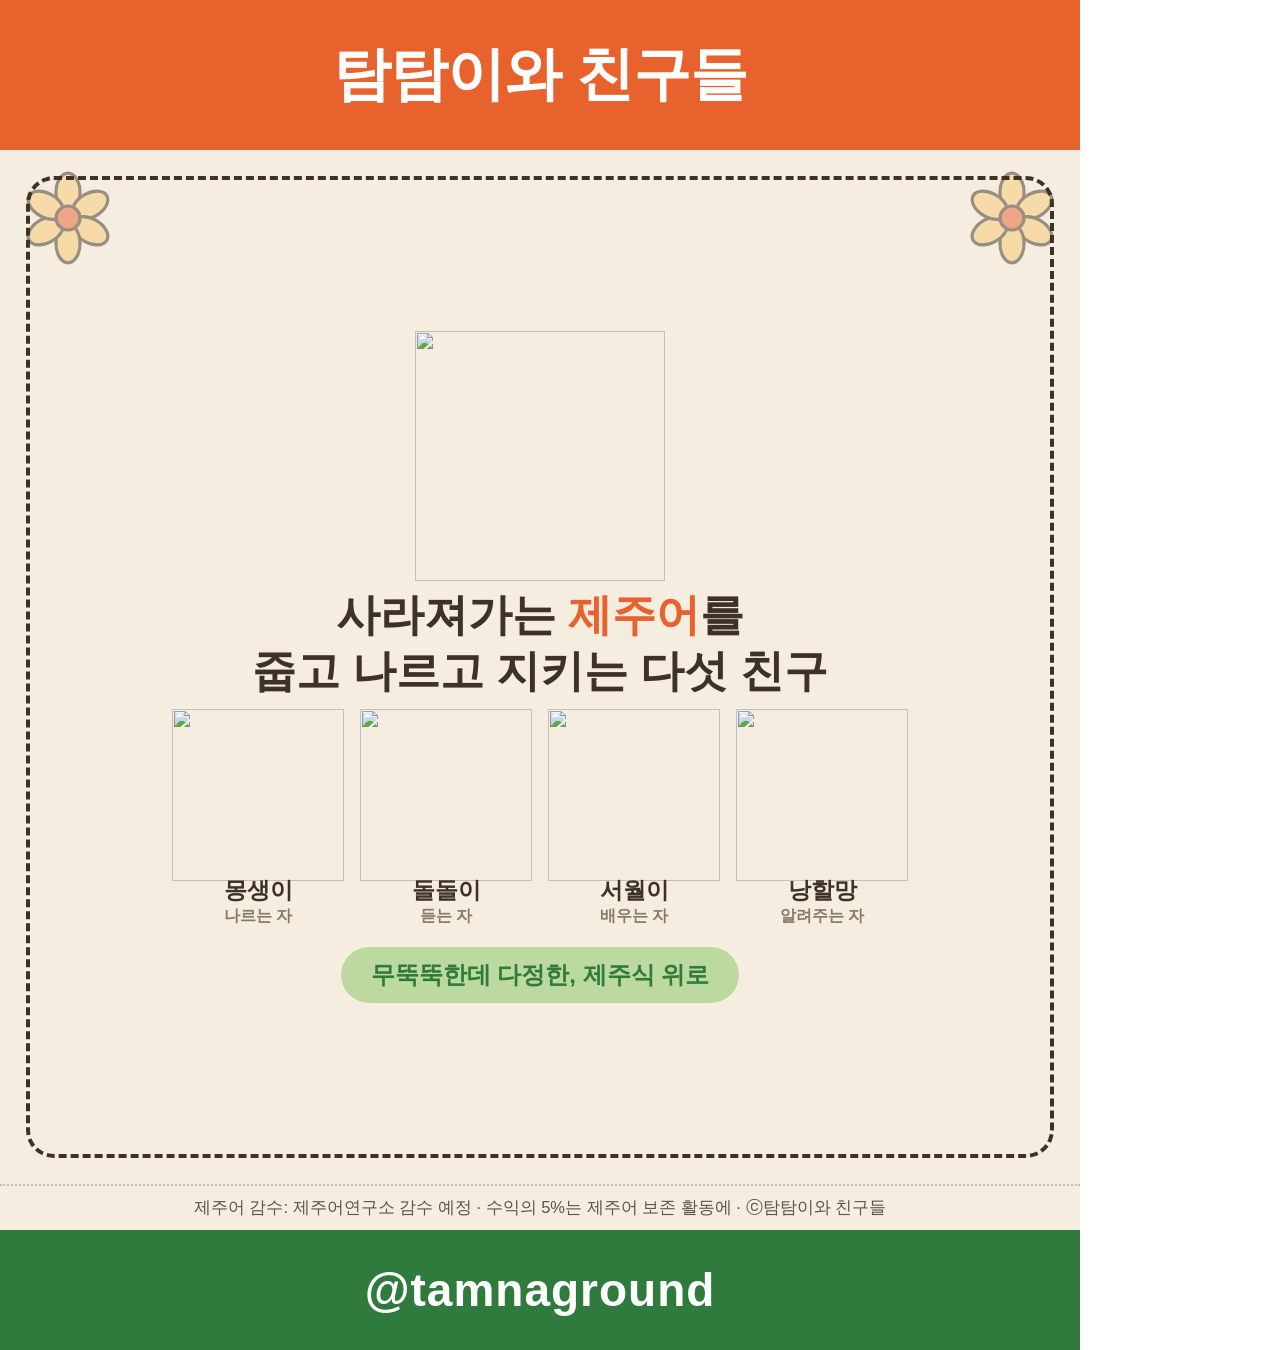
==== 탐탐이와친구들/04_콘텐츠/카드뉴스샘플/html/card_1.html @ b2f857de "3단계 산출물 일괄 추가: 캐릭터 SVG 5종·카드뉴스 샘플 5장·이모티콘 기획서·90일 캘린더·쇼츠 대본·펀딩/라이선스/IP 실행문서·사업계획서·피치덱 Co-Authored-By" ====
<!doctype html><html lang="ko"><head><meta charset="utf-8">
<link rel="stylesheet" href="common.css">
<style>
  .lead{font-size:44px;font-weight:800;line-height:1.28;margin-top:6px;}
  .lead .hl{color:var(--orange);}
  .desc{font-size:26px;font-weight:600;color:#6d5f4c;line-height:1.5;margin-top:18px;}
  .cast{display:flex;justify-content:center;align-items:flex-end;gap:2px;margin:10px 0 4px;width:100%;}
  .cast .c{display:flex;flex-direction:column;align-items:center;width:186px;}
  .cast img{width:172px;height:172px;}
  .cast .nm{font-size:23px;font-weight:800;margin-top:-6px;}
  .cast .role{font-size:16px;font-weight:600;color:#8a7a63;}
  .tam{width:250px;height:250px;}
  .tagline{margin-top:16px;font-size:24px;font-weight:700;color:var(--green);
    background:var(--green2);border-radius:40px;padding:12px 30px;}
</style></head>
<body><div class="card">
  <div class="top"><h1>탐탐이와 친구들</h1></div>
  <div class="body">
    <img class="corner tl" src="flower.svg"><img class="corner tr" src="flower.svg">
    <div class="frame"></div>
    <div class="inner">
      <img class="tam" src="file:///home/user/tamna-cardnews/탐탐이와친구들/03_캐릭터/svg/탐탐이.svg">
      <div class="lead">사라져가는 <span class="hl">제주어</span>를<br>줍고 나르고 지키는 다섯 친구</div>
      <div class="cast">
        <div class="c"><img src="file:///home/user/tamna-cardnews/탐탐이와친구들/03_캐릭터/svg/몽생이.svg"><div class="nm">몽생이</div><div class="role">나르는 자</div></div>
        <div class="c"><img src="file:///home/user/tamna-cardnews/탐탐이와친구들/03_캐릭터/svg/돌돌이.svg"><div class="nm">돌돌이</div><div class="role">듣는 자</div></div>
        <div class="c"><img src="file:///home/user/tamna-cardnews/탐탐이와친구들/03_캐릭터/svg/서월이.svg"><div class="nm">서월이</div><div class="role">배우는 자</div></div>
        <div class="c"><img src="file:///home/user/tamna-cardnews/탐탐이와친구들/03_캐릭터/svg/낭할망.svg"><div class="nm">낭할망</div><div class="role">알려주는 자</div></div>
      </div>
      <div class="tagline">무뚝뚝한데 다정한, 제주식 위로</div>
    </div>
  </div>
  <div class="credit">제주어 감수: 제주어연구소 감수 예정 · 수익의 5%는 제주어 보존 활동에 · ⓒ탐탐이와 친구들</div>
  <div class="bottom"><span>@tamnaground</span></div>
</div></body></html>
---- 탐탐이와친구들/04_콘텐츠/카드뉴스샘플/html/common.css ----
@font-face{
  font-family:'NotoKR';
  src:url('file:///tmp/claude-0/-home-user-tamna-cardnews/0fa13144-17bd-5a1c-be9f-d686235e9287/scratchpad/NotoSansKR.ttf');
  font-weight:100 900;
}
*{margin:0;padding:0;box-sizing:border-box;}
:root{
  --cream:#F5EDDF; --orange:#E8622D; --yellow:#FFCC5C; --yellow2:#F7C873;
  --green:#2F7A3D; --green2:#BCD9A0; --blue:#1D5BB8; --blue2:#2563AC;
  --pink:#F2A9C4; --ink:#3E3226;
}
html,body{width:1080px;height:1350px;font-family:'NotoKR',sans-serif;color:var(--ink);}
.card{position:relative;width:1080px;height:1350px;background:var(--cream);overflow:hidden;}
/* 상단 주황 타이틀 바 */
.top{height:150px;background:var(--orange);display:flex;align-items:center;justify-content:center;position:relative;}
.top h1{color:#fff;font-weight:800;font-size:58px;letter-spacing:-1px;text-align:center;}
.top .sub{position:absolute;right:36px;bottom:14px;color:#ffe4d3;font-size:22px;font-weight:600;}
/* 본문 */
.body{position:relative;height:1034px;padding:44px;}
.frame{position:absolute;inset:26px;border:4px dashed var(--ink);border-radius:28px;pointer-events:none;}
.inner{position:relative;height:100%;display:flex;flex-direction:column;align-items:center;justify-content:center;text-align:center;padding:26px 46px;}
/* 크레딧 스트립 */
.credit{height:46px;background:var(--cream);display:flex;align-items:center;justify-content:center;
  font-size:16.5px;color:var(--ink);opacity:.82;font-weight:500;border-top:2px dotted rgba(62,50,38,.3);}
/* 하단 초록 바 */
.bottom{height:120px;background:var(--green);display:flex;align-items:center;justify-content:center;}
.bottom span{color:#fff;font-weight:800;font-size:46px;letter-spacing:1px;}
/* 모서리 6잎 꽃 장식 */
.corner{position:absolute;width:96px;height:96px;opacity:.5;}
.corner.tl{top:20px;left:20px;} .corner.tr{top:20px;right:20px;}
.corner.bl{bottom:20px;left:20px;} .corner.br{bottom:20px;right:20px;}
/* 공통 텍스트 */
.jeju{font-weight:800;color:var(--ink);line-height:1.05;}
.std{color:var(--orange);font-weight:700;}
.gloss{color:#8a7a63;font-weight:600;}
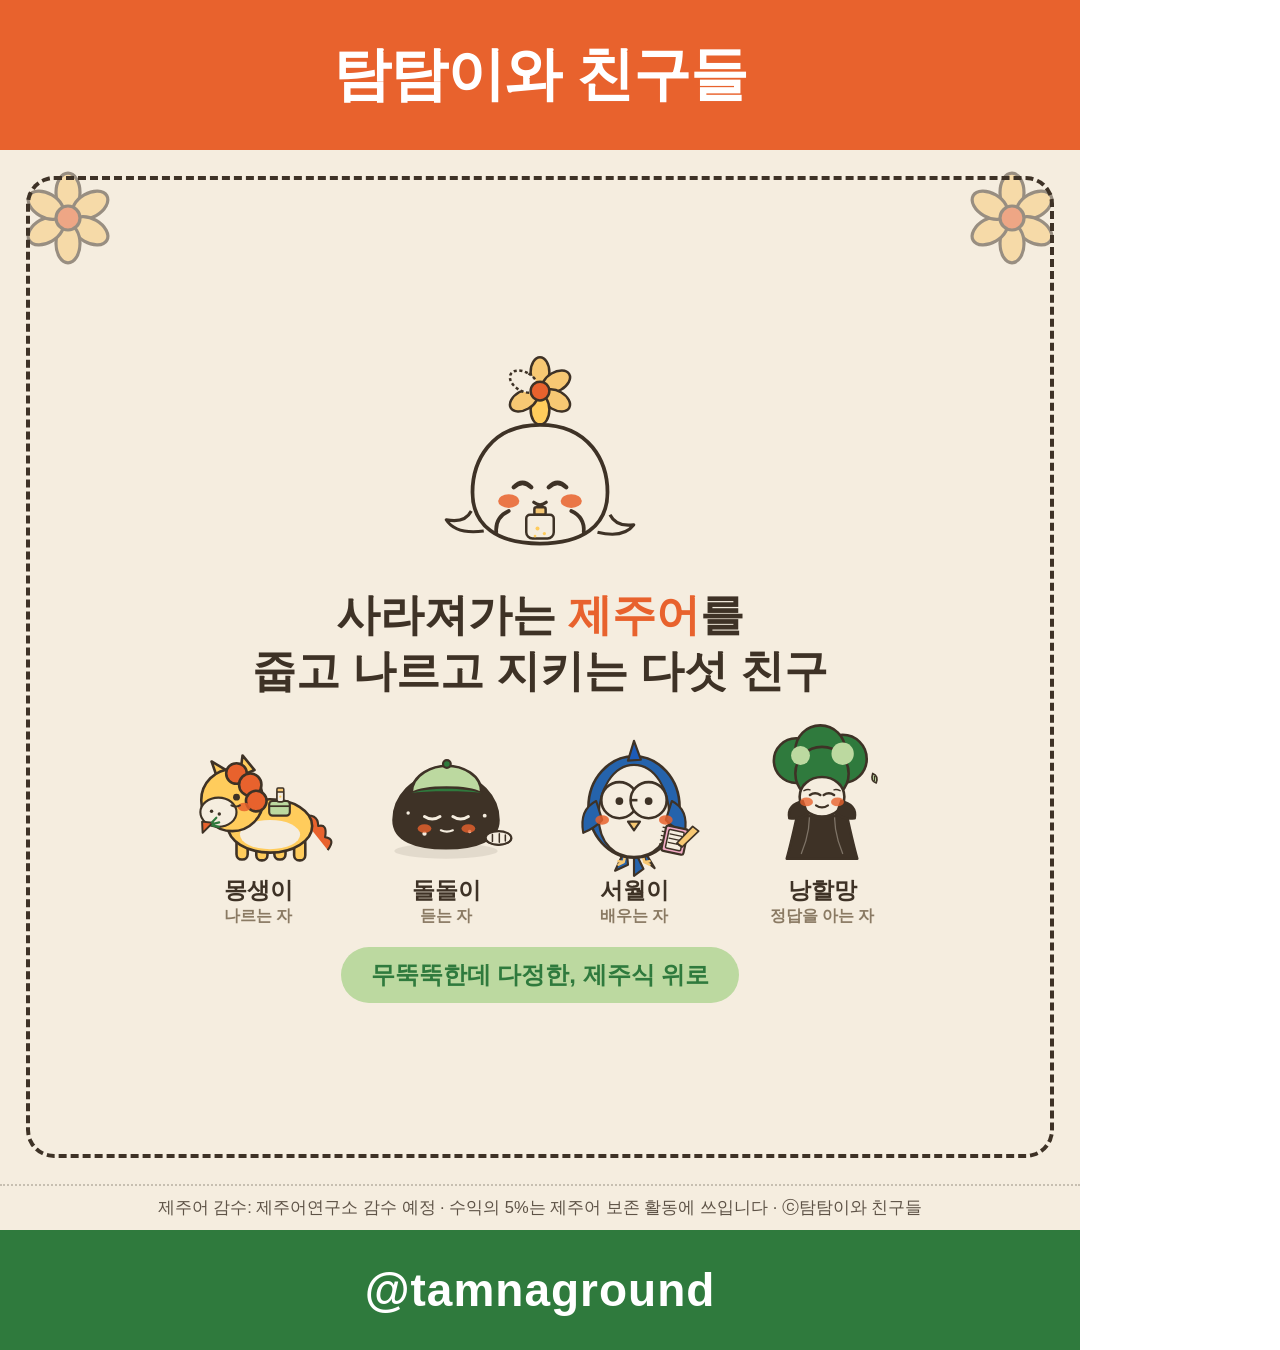
==== commit 538e28ec: "4단계 적대적 검증 반영: 32건 결함 수정(수치 정합·SVG 팔레트·크레딧·캘린더 집계·피치덱 범위 표기) + 카드뉴스 재렌더링 + 검증보고 Co-Authored-By: Clau" ====
--- a/탐탐이와친구들/04_콘텐츠/카드뉴스샘플/html/card_1.html
+++ b/탐탐이와친구들/04_콘텐츠/카드뉴스샘플/html/card_1.html
@@ -19,17 +19,17 @@
     <img class="corner tl" src="flower.svg"><img class="corner tr" src="flower.svg">
     <div class="frame"></div>
     <div class="inner">
-      <img class="tam" src="file:///home/user/tamna-cardnews/탐탐이와친구들/03_캐릭터/svg/탐탐이.svg">
+      <img class="tam" src="../../../03_캐릭터/svg/탐탐이.svg">
       <div class="lead">사라져가는 <span class="hl">제주어</span>를<br>줍고 나르고 지키는 다섯 친구</div>
       <div class="cast">
-        <div class="c"><img src="file:///home/user/tamna-cardnews/탐탐이와친구들/03_캐릭터/svg/몽생이.svg"><div class="nm">몽생이</div><div class="role">나르는 자</div></div>
-        <div class="c"><img src="file:///home/user/tamna-cardnews/탐탐이와친구들/03_캐릭터/svg/돌돌이.svg"><div class="nm">돌돌이</div><div class="role">듣는 자</div></div>
-        <div class="c"><img src="file:///home/user/tamna-cardnews/탐탐이와친구들/03_캐릭터/svg/서월이.svg"><div class="nm">서월이</div><div class="role">배우는 자</div></div>
-        <div class="c"><img src="file:///home/user/tamna-cardnews/탐탐이와친구들/03_캐릭터/svg/낭할망.svg"><div class="nm">낭할망</div><div class="role">알려주는 자</div></div>
+        <div class="c"><img src="../../../03_캐릭터/svg/몽생이.svg"><div class="nm">몽생이</div><div class="role">나르는 자</div></div>
+        <div class="c"><img src="../../../03_캐릭터/svg/돌돌이.svg"><div class="nm">돌돌이</div><div class="role">듣는 자</div></div>
+        <div class="c"><img src="../../../03_캐릭터/svg/서월이.svg"><div class="nm">서월이</div><div class="role">배우는 자</div></div>
+        <div class="c"><img src="../../../03_캐릭터/svg/낭할망.svg"><div class="nm">낭할망</div><div class="role">정답을 아는 자</div></div>
       </div>
       <div class="tagline">무뚝뚝한데 다정한, 제주식 위로</div>
     </div>
   </div>
-  <div class="credit">제주어 감수: 제주어연구소 감수 예정 · 수익의 5%는 제주어 보존 활동에 · ⓒ탐탐이와 친구들</div>
+  <div class="credit">제주어 감수: 제주어연구소 감수 예정 · 수익의 5%는 제주어 보존 활동에 쓰입니다 · ⓒ탐탐이와 친구들</div>
   <div class="bottom"><span>@tamnaground</span></div>
 </div></body></html>
--- a/탐탐이와친구들/04_콘텐츠/카드뉴스샘플/html/common.css
+++ b/탐탐이와친구들/04_콘텐츠/카드뉴스샘플/html/common.css
@@ -1,6 +1,6 @@
 @font-face{
   font-family:'NotoKR';
-  src:url('file:///tmp/claude-0/-home-user-tamna-cardnews/0fa13144-17bd-5a1c-be9f-d686235e9287/scratchpad/NotoSansKR.ttf');
+  src:url('NotoSansKR.ttf');
   font-weight:100 900;
 }
 *{margin:0;padding:0;box-sizing:border-box;}
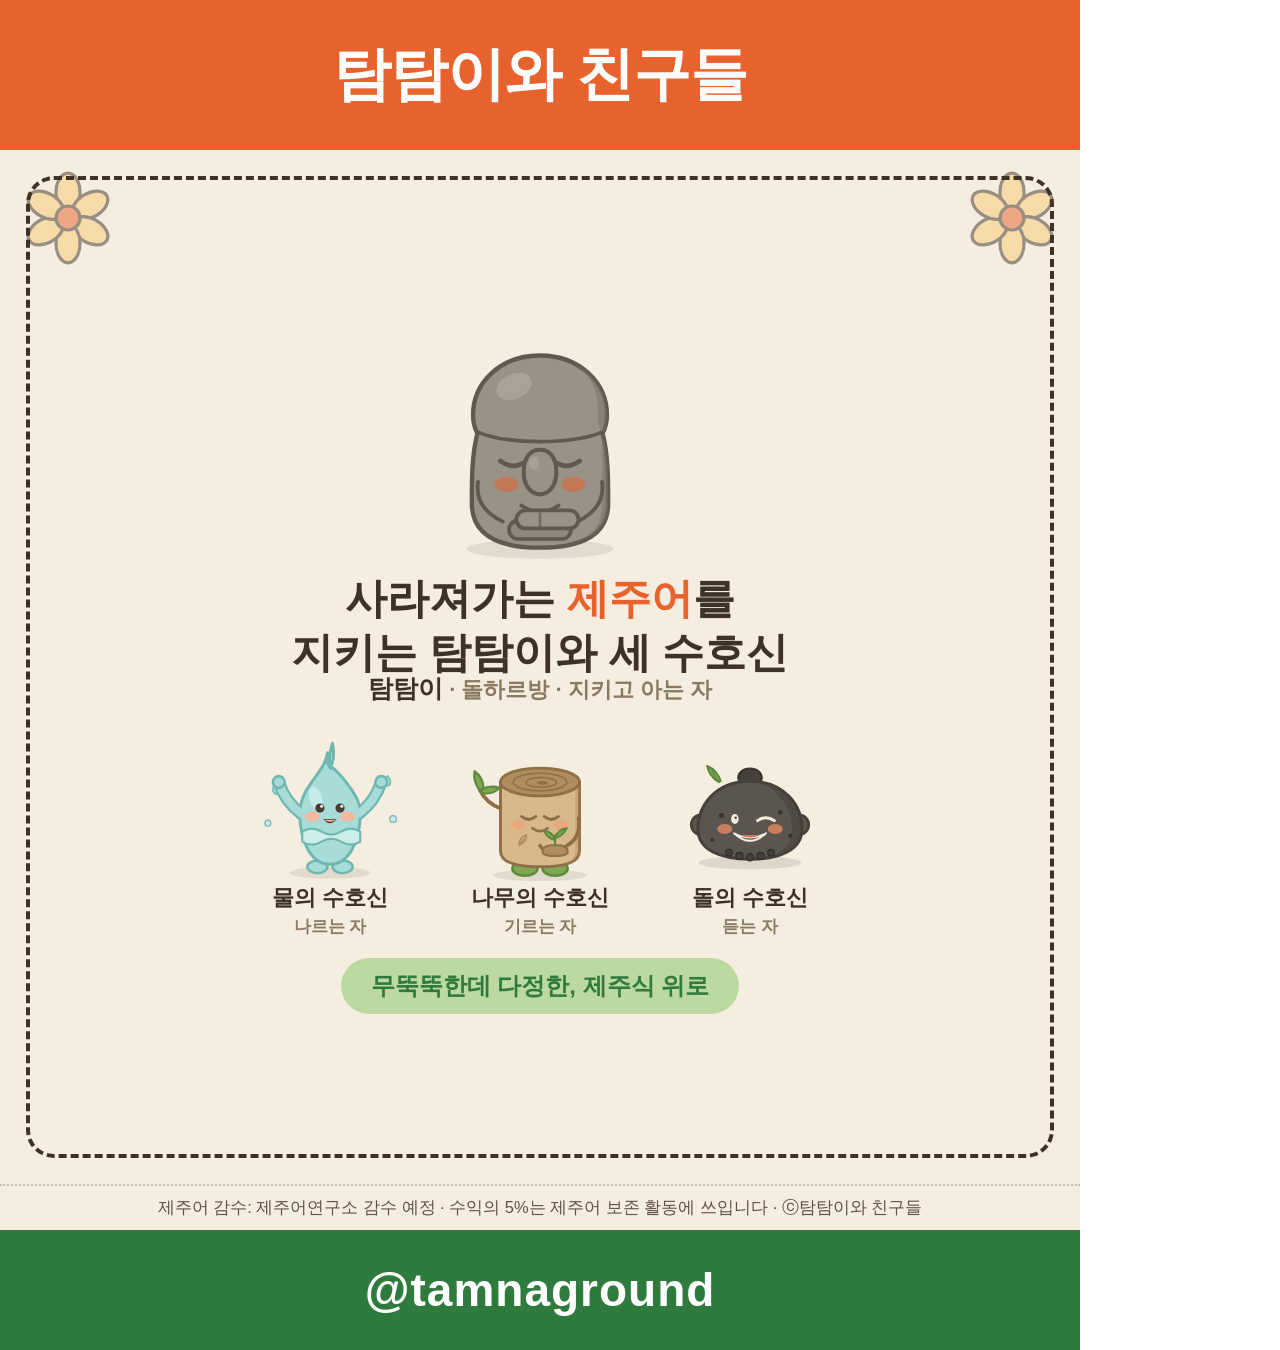
==== commit cbc2a3c2: "실물 캐릭터 기준 전면 재작업: 돌하르방 탐탐이 + 물·나무·돌 수호신 — 바이블·세계관 개정, SVG 4종 신규, 카드뉴스·피치덱·대본·기획서·캘린더·전략 문서 일괄 교체 ('말" ====
--- a/탐탐이와친구들/04_콘텐츠/카드뉴스샘플/html/card_1.html
+++ b/탐탐이와친구들/04_콘텐츠/카드뉴스샘플/html/card_1.html
@@ -1,15 +1,16 @@
 <!doctype html><html lang="ko"><head><meta charset="utf-8">
 <link rel="stylesheet" href="common.css">
 <style>
-  .lead{font-size:44px;font-weight:800;line-height:1.28;margin-top:6px;}
+  .lead{font-size:42px;font-weight:800;line-height:1.28;margin-top:2px;}
   .lead .hl{color:var(--orange);}
-  .desc{font-size:26px;font-weight:600;color:#6d5f4c;line-height:1.5;margin-top:18px;}
-  .cast{display:flex;justify-content:center;align-items:flex-end;gap:2px;margin:10px 0 4px;width:100%;}
-  .cast .c{display:flex;flex-direction:column;align-items:center;width:186px;}
-  .cast img{width:172px;height:172px;}
-  .cast .nm{font-size:23px;font-weight:800;margin-top:-6px;}
-  .cast .role{font-size:16px;font-weight:600;color:#8a7a63;}
-  .tam{width:250px;height:250px;}
+  .tam{width:248px;height:248px;margin-top:2px;}
+  .tamcap{font-size:22px;font-weight:700;color:#8a7a63;margin-top:-8px;}
+  .tamcap b{color:var(--ink);font-weight:800;font-size:25px;}
+  .cast{display:flex;justify-content:center;align-items:flex-end;gap:10px;margin:14px 0 4px;width:100%;}
+  .cast .c{display:flex;flex-direction:column;align-items:center;width:200px;}
+  .cast img{width:168px;height:168px;}
+  .cast .nm{font-size:22px;font-weight:800;margin-top:-4px;}
+  .cast .role{font-size:17px;font-weight:600;color:#8a7a63;margin-top:2px;}
   .tagline{margin-top:16px;font-size:24px;font-weight:700;color:var(--green);
     background:var(--green2);border-radius:40px;padding:12px 30px;}
 </style></head>
@@ -20,12 +21,12 @@
     <div class="frame"></div>
     <div class="inner">
       <img class="tam" src="../../../03_캐릭터/svg/탐탐이.svg">
-      <div class="lead">사라져가는 <span class="hl">제주어</span>를<br>줍고 나르고 지키는 다섯 친구</div>
+      <div class="lead">사라져가는 <span class="hl">제주어</span>를<br>지키는 <b>탐탐이</b>와 세 수호신</div>
+      <div class="tamcap"><b>탐탐이</b> · 돌하르방 · 지키고 아는 자</div>
       <div class="cast">
-        <div class="c"><img src="../../../03_캐릭터/svg/몽생이.svg"><div class="nm">몽생이</div><div class="role">나르는 자</div></div>
-        <div class="c"><img src="../../../03_캐릭터/svg/돌돌이.svg"><div class="nm">돌돌이</div><div class="role">듣는 자</div></div>
-        <div class="c"><img src="../../../03_캐릭터/svg/서월이.svg"><div class="nm">서월이</div><div class="role">배우는 자</div></div>
-        <div class="c"><img src="../../../03_캐릭터/svg/낭할망.svg"><div class="nm">낭할망</div><div class="role">정답을 아는 자</div></div>
+        <div class="c"><img src="../../../03_캐릭터/svg/물의수호신.svg"><div class="nm">물의 수호신</div><div class="role">나르는 자</div></div>
+        <div class="c"><img src="../../../03_캐릭터/svg/나무의수호신.svg"><div class="nm">나무의 수호신</div><div class="role">기르는 자</div></div>
+        <div class="c"><img src="../../../03_캐릭터/svg/돌의수호신.svg"><div class="nm">돌의 수호신</div><div class="role">듣는 자</div></div>
       </div>
       <div class="tagline">무뚝뚝한데 다정한, 제주식 위로</div>
     </div>
